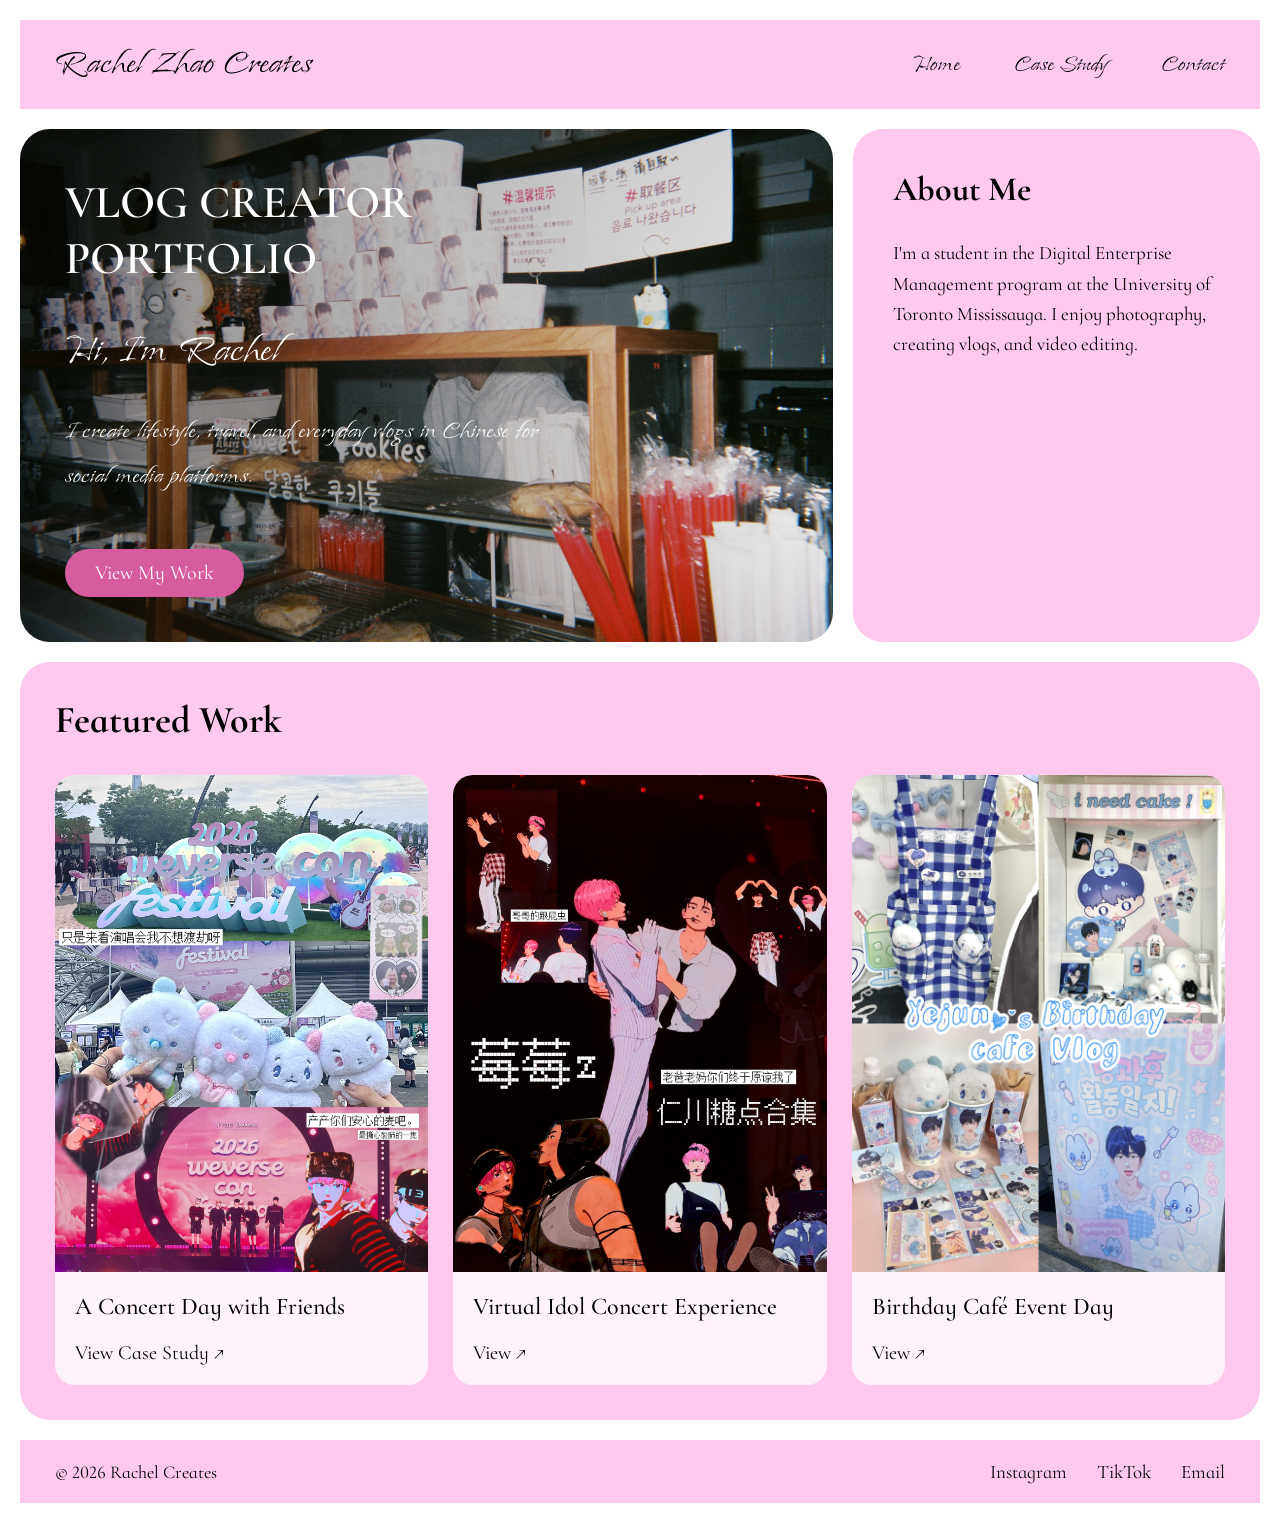
==== index.html @ b5a4e281 "Add files via upload" ====
<!DOCTYPE html>
<html lang="en">

<head>
    <meta charset="UTF-8">
    <meta name="viewport" content="width=device-width, initial-scale=1.0">

    <title>Rachel Zhao Creates</title>

    <link rel="preconnect" href="https://fonts.googleapis.com">
<link rel="preconnect" href="https://fonts.gstatic.com" crossorigin>

<link href="https://fonts.googleapis.com/css2?family=Cormorant+Infant:wght@400;500;600;700&family=Island+Moments&display=swap"
      rel="stylesheet">

<link rel="stylesheet" href="css/style.css">
</head>


<body>

    <header class="site-header">

        <h1 class="logo">Rachel Zhao Creates</h1>

        <nav class="top-nav">
            <a href="index.html">Home</a>
            <a href="detail.html">Case Study</a>
            <a href="#contact">Contact</a>
        </nav>

    </header>


    <main>


        <section class="hero-grid">

            <div class="hero-main">

                <h2>
                    VLOG CREATOR<br>
                    PORTFOLIO
                </h2>

                <h3>Hi, I'm Rachel</h3>

                <p>
                    I create lifestyle, travel, and everyday vlogs
                    in Chinese for social media platforms.
                </p>

                <a href="#featured-work" class="button">
                    View My Work
                </a>

            </div>



            <div class="about-me">

                <h2>About Me</h2>

                <p>
                    I'm a student in the Digital Enterprise Management
                    program at the University of Toronto Mississauga.
                    I enjoy photography, creating vlogs, and video editing.
                </p>

            </div>

        </section>


        <section class="featured-work" id="featured-work">

            <h2>Featured Work</h2>


            <div class="cards-gallery">

        
                <article class="card">

                   <img src="assets/concert.jpg"
                    alt="Concert vlog with friends">

                    <div class="card-content">

                        <h3>A Concert Day with Friends</h3>

                        <a href="detail.html" class="card-link">
                            View Case Study ↗
                        </a>

                    </div>

                </article>

                <article class="card">

                    <img src="assets/virtual-idol.jpg?v=2"
                    alt="Virtual idol concert vlog">

                    <div class="card-content">

                        <h3>Virtual Idol Concert Experience</h3>

                        <a href="#" class="card-link">
                            View ↗
                        </a>

                    </div>

                </article>

                <article class="card">

                    <img src="assets/birthday-cafe.jpg?v=2"
                     alt="Birthday cafe event vlog">

                    <div class="card-content">

                        <h3>Birthday Café Event Day</h3>

                        <a href="#" class="card-link">
                            View ↗
                        </a>

                    </div>

                </article>

            </div>

        </section>

    </main>

    <footer class="site-footer" id="contact">

        <p>&copy; 2026 Rachel Creates</p>

        <div class="social-links">
            <a href="#">Instagram</a>
            <a href="#">TikTok</a>
            <a href="#">Email</a>
        </div>

    </footer>


</body>

</html>
---- css/style.css ----
* {
    box-sizing: border-box;
}

html {
    scroll-behavior: smooth;
}

body {
    margin: 0;
    padding: 20px;
    background-color: #ffffff;
    color: #000000;
    font-family: "Cormorant Infant", serif;
}

img {
    max-width: 100%;
    height: auto;
    display: block;
}

main,
.site-header,
.site-footer {
    max-width: 1400px;
    margin-left: auto;
    margin-right: auto;
}

.site-header {
    display: flex;
    justify-content: space-between;
    align-items: center;
    background-color: #FFC8ED;
    padding: 20px 35px;
    margin-bottom: 20px;
}

.logo {
    margin: 0;
    font-family: "Island Moments", cursive;
    font-size: 42px;
    font-weight: normal;
}

.top-nav {
    display: flex;
    align-items: center;
    gap: 55px;
}

.top-nav a {
    color: #000000;
    text-decoration: none;
    font-family: "Island Moments", cursive;
    font-size: 28px;
}

.top-nav a:hover {
    opacity: 0.6;
}

.hero-grid {
    display: grid;
    grid-template-columns: 2fr 1fr;
    gap: 20px;
    margin-bottom: 20px;
}

.hero-main {
    min-height: 480px;
    padding: 45px;
    border-radius: 30px;
    color: white;
    background:
        linear-gradient(
            to right,
            rgba(0, 0, 0, 0.45),
            rgba(0, 0, 0, 0.05)
        ),
        url("../assets/hero.jpg");
    background-size: cover;
    background-position: center;
}

.hero-main h2 {
    margin-top: 0;
    font-size: 46px;
    font-weight: 600;
}

.hero-main h3 {
    margin-top: 20px;
    margin-bottom: 10px;
     font-family: "Island Moments", cursive;
    font-size: 48px;
    font-weight: normal;
}

.hero-main p {
    max-width: 520px;
     font-family: "Island Moments", cursive;
    font-size: 30px;
    line-height: 1.5;
}

.button {
    display: inline-block;
    margin-top: 20px;
    padding: 12px 30px;
    background-color: #d65c9e;
    color: white;
    text-decoration: none;
    border-radius: 30px;
    font-size: 20px;
}

.about-me {
    padding: 40px;
    background-color: #FFC8ED;
    border-radius: 30px;
}

.about-me h2 {
    margin-top: 0;
    font-size: 34px;
}

.about-me p {
    font-size: 19px;
    line-height: 1.6;
}

.featured-work {
    padding: 35px;
    background-color: #FFC8ED;
    border-radius: 30px;
    margin-bottom: 20px;
}

.featured-work > h2 {
    margin-top: 0;
    font-size: 38px;
}

.cards-gallery {
    display: grid;
    grid-template-columns: repeat(auto-fit, minmax(280px, 1fr));
    gap: 25px;
}

.card {
    display: flex;
    flex-direction: column;
    overflow: hidden;
    background-color: #fff2fa;
    border-radius: 20px;
}

.card img {
    width: 100%;
    aspect-ratio: 3 / 4;
    object-fit: cover;
}

.card-content {
    display: flex;
    flex-direction: column;
    flex-grow: 1;
    padding: 20px;
}

.card-content h3 {
    margin-top: 0;
    margin-bottom: 20px;
    font-size: 24px;
    font-weight: 500;
}

.card-link {
    margin-top: auto;
    color: black;
    text-decoration: none;
    font-size: 20px;
}

.site-footer {
    display: flex;
    justify-content: space-between;
    align-items: center;
    padding: 20px 35px;
    background-color: #FFC8ED;
}

.site-footer p {
    margin: 0;
    font-size: 18px;
}

.social-links {
    display: flex;
    gap: 30px;
}

.social-links a {
    color: black;
    text-decoration: none;
    font-size: 19px;
}

.detail-page {
    margin-bottom: 20px;
}

.content-grid {
    display: grid;
    grid-template-columns: 3fr 1fr;
    gap: 20px;
    align-items: stretch;
}

.detail-left {
    background-color: #FFC8ED;
    border-radius: 30px;
    overflow: hidden;
}

.detail-hero {
    padding: 40px 40px 20px 40px;
}

.detail-hero h1 {
    margin-top: 0;
    margin-bottom: 10px;
    font-size: 42px;
}

.detail-hero p {
    margin: 0;
    font-size: 20px;
}

.detail-main {
    padding: 20px 40px 40px 40px;
}

.overview {
    display: grid;
    grid-template-columns: 1fr 1.1fr;
    gap: 35px;
    align-items: start;
}

.overview img {
    width: 100%;
    border-radius: 25px;
}

.overview-text h2 {
    margin-top: 0;
    font-size: 32px;
}

.overview-text p {
    font-size: 19px;
    line-height: 1.55;
}

.creative-process {
    margin-top: 35px;
}

.creative-process h2 {
    font-size: 32px;
    margin-bottom: 20px;
}

.creative-process h3 {
    margin-top: 18px;
    margin-bottom: 5px;
    font-size: 23px;
}

.creative-process p {
    margin-top: 0;
    margin-bottom: 15px;
    font-size: 18px;
    line-height: 1.5;
}

.results {
    margin-top: 30px;
}

.results h2 {
    margin-bottom: 10px;
    font-size: 32px;
}

.results p {
    font-size: 18px;
    line-height: 1.5;
}

.project-details {
    padding: 40px;
    background-color: #FFC8ED;
    border-radius: 30px;
}

.project-details h2 {
    margin-top: 0;
    margin-bottom: 35px;
    font-size: 32px;
}

.detail-item {
    margin-bottom: 30px;
}

.detail-item h3 {
    margin: 0 0 5px 0;
    font-size: 23px;
}

.detail-item p {
    margin: 0;
    font-size: 19px;
    line-height: 1.35;
}

@media (max-width: 767px) {
    body {
        padding: 15px;
    }

    .site-header {
        flex-direction: column;
        gap: 15px;
        padding: 15px 20px;
    }

    .logo {
        font-size: 34px;
    }

    .top-nav {
        gap: 25px;
        flex-wrap: wrap;
        justify-content: center;
    }

    .top-nav a {
        font-size: 23px;
    }

    .hero-grid {
        grid-template-columns: 1fr;
    }

    .hero-main {
        min-height: 400px;
        padding: 25px;
    }

    .hero-main h2 {
        font-size: 34px;
    }

    .hero-main h3 {
        font-size: 42px;
    }

    .about-me {
        padding: 25px;
    }

    .featured-work {
        padding: 20px;
    }

    .cards-gallery {
        grid-template-columns: 1fr;
    }

    .site-footer {
        flex-direction: column;
        gap: 12px;
        padding: 18px;
        text-align: center;
    }

    .social-links {
        gap: 18px;
    }

    .content-grid {
        grid-template-columns: 1fr;
    }

    .detail-hero {
        padding: 25px 25px 15px 25px;
    }

    .detail-hero h1 {
        font-size: 34px;
    }

    .detail-main {
        padding: 15px 25px 30px 25px;
    }

    .overview {
        grid-template-columns: 1fr;
        gap: 20px;
    }

    .project-details {
        padding: 25px;
    }
}
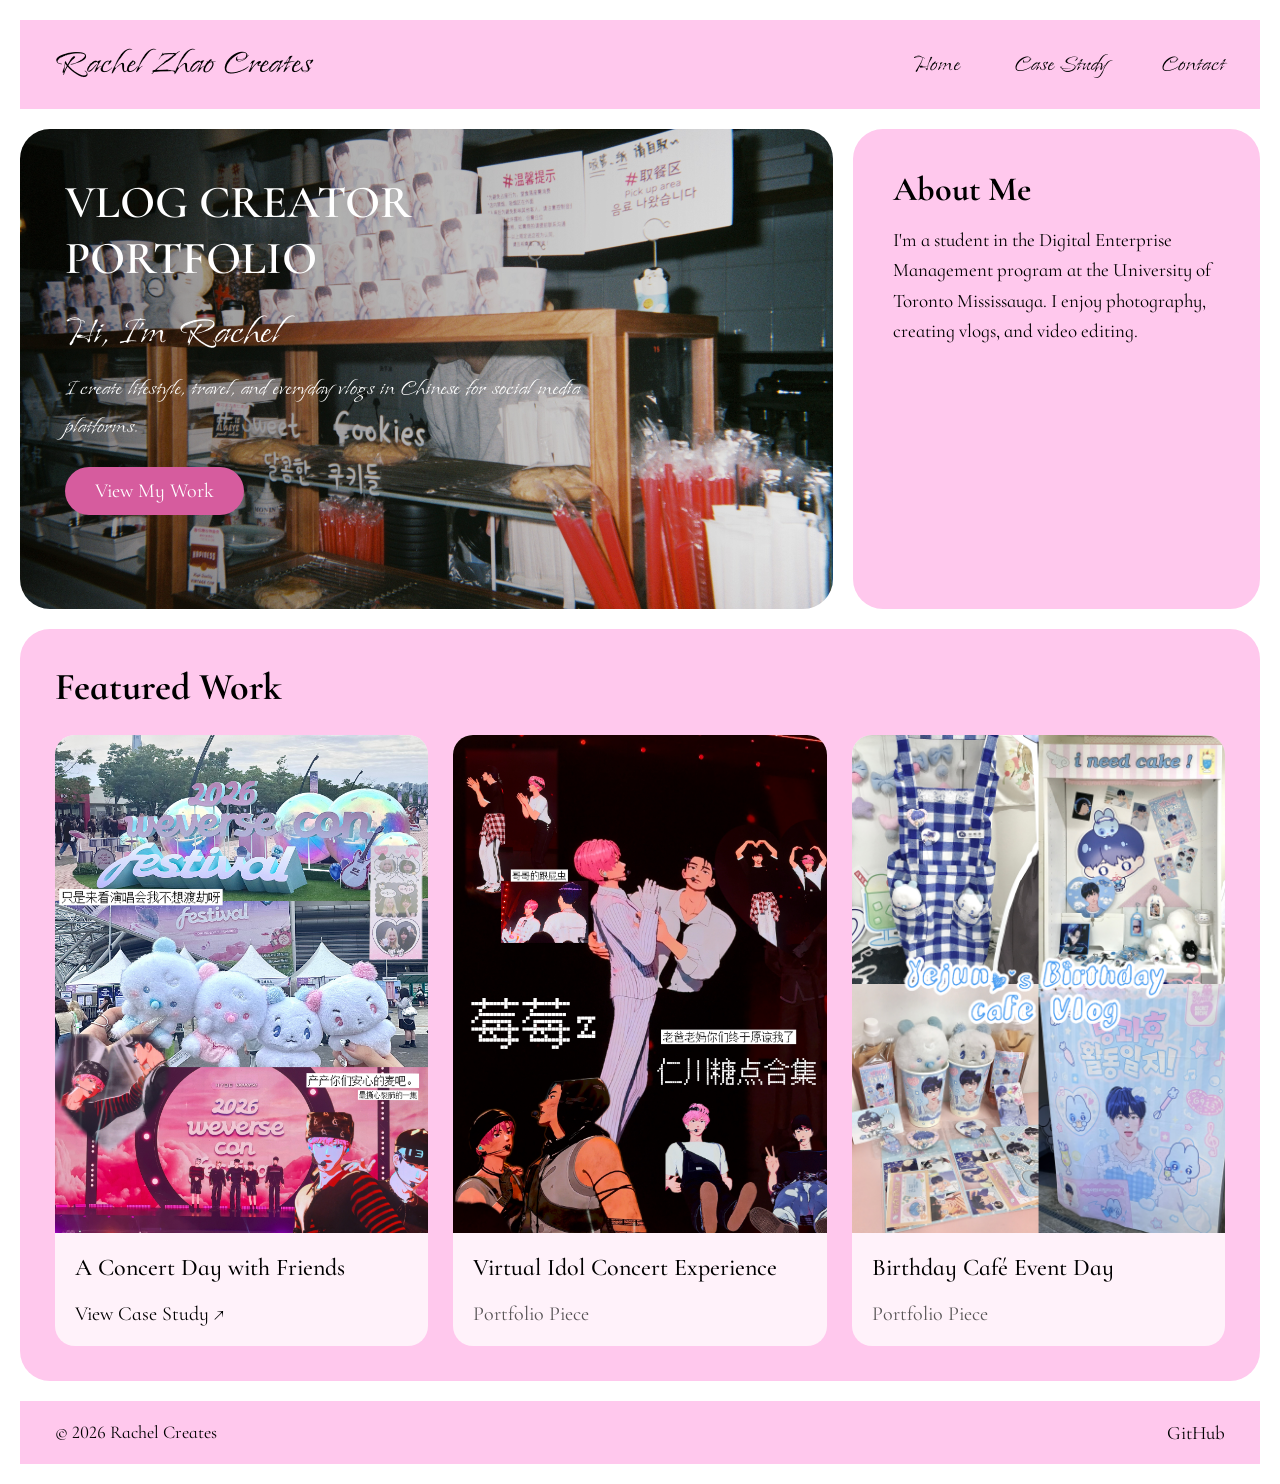
==== commit 0d6327a8: "Add files via upload" ====
--- a/index.html
+++ b/index.html
@@ -8,14 +8,13 @@
     <title>Rachel Zhao Creates</title>
 
     <link rel="preconnect" href="https://fonts.googleapis.com">
-<link rel="preconnect" href="https://fonts.gstatic.com" crossorigin>
+    <link rel="preconnect" href="https://fonts.gstatic.com" crossorigin>
 
-<link href="https://fonts.googleapis.com/css2?family=Cormorant+Infant:wght@400;500;600;700&family=Island+Moments&display=swap"
-      rel="stylesheet">
+    <link href="https://fonts.googleapis.com/css2?family=Cormorant+Infant:wght@400;500;600;700&family=Island+Moments&display=swap"
+          rel="stylesheet">
 
-<link rel="stylesheet" href="css/style.css">
+    <link rel="stylesheet" href="css/style.css">
 </head>
-
 
 <body>
 
@@ -33,7 +32,6 @@
 
 
     <main>
-
 
         <section class="hero-grid">
 
@@ -58,7 +56,6 @@
             </div>
 
 
-
             <div class="about-me">
 
                 <h2>About Me</h2>
@@ -78,14 +75,12 @@
 
             <h2>Featured Work</h2>
 
-
             <div class="cards-gallery">
 
-        
                 <article class="card">
 
-                   <img src="assets/concert.jpg"
-                    alt="Concert vlog with friends">
+                    <img src="assets/concert.jpg"
+                         alt="Concert vlog with friends">
 
                     <div class="card-content">
 
@@ -99,35 +94,37 @@
 
                 </article>
 
+
                 <article class="card">
 
-                    <img src="assets/virtual-idol.jpg?v=2"
-                    alt="Virtual idol concert vlog">
+                    <img src="assets/virtual-idol.jpg"
+                         alt="Virtual idol concert vlog">
 
                     <div class="card-content">
 
                         <h3>Virtual Idol Concert Experience</h3>
 
-                        <a href="#" class="card-link">
-                            View ↗
-                        </a>
+                        <span class="card-label">
+                            Portfolio Piece
+                        </span>
 
                     </div>
 
                 </article>
 
+
                 <article class="card">
 
-                    <img src="assets/birthday-cafe.jpg?v=2"
-                     alt="Birthday cafe event vlog">
+                    <img src="assets/birthday-cafe.jpg"
+                         alt="Birthday cafe event vlog">
 
                     <div class="card-content">
 
                         <h3>Birthday Café Event Day</h3>
 
-                        <a href="#" class="card-link">
-                            View ↗
-                        </a>
+                        <span class="card-label">
+                            Portfolio Piece
+                        </span>
 
                     </div>
 
@@ -139,19 +136,21 @@
 
     </main>
 
+
     <footer class="site-footer" id="contact">
 
         <p>&copy; 2026 Rachel Creates</p>
 
         <div class="social-links">
-            <a href="#">Instagram</a>
-            <a href="#">TikTok</a>
-            <a href="#">Email</a>
+            <a href="https://github.com/zihann556"
+               target="_blank"
+               rel="noopener noreferrer">
+                GitHub
+            </a>
         </div>
 
     </footer>
 
-
 </body>
 
 </html>
--- a/css/style.css
+++ b/css/style.css
@@ -1,4 +1,6 @@
 * {
+    margin: 0;
+    padding: 0;
     box-sizing: border-box;
 }
 
@@ -7,7 +9,6 @@
 }
 
 body {
-    margin: 0;
     padding: 20px;
     background-color: #ffffff;
     color: #000000;
@@ -38,7 +39,6 @@
 }
 
 .logo {
-    margin: 0;
     font-family: "Island Moments", cursive;
     font-size: 42px;
     font-weight: normal;
@@ -85,7 +85,6 @@
 }
 
 .hero-main h2 {
-    margin-top: 0;
     font-size: 46px;
     font-weight: 600;
 }
@@ -93,16 +92,16 @@
 .hero-main h3 {
     margin-top: 20px;
     margin-bottom: 10px;
-     font-family: "Island Moments", cursive;
+    font-family: "Island Moments", cursive;
     font-size: 48px;
     font-weight: normal;
 }
 
 .hero-main p {
     max-width: 520px;
-     font-family: "Island Moments", cursive;
-    font-size: 30px;
-    line-height: 1.5;
+    font-family: "Island Moments", cursive;
+    font-size: 27px;
+    line-height: 1.4;
 }
 
 .button {
@@ -123,8 +122,8 @@
 }
 
 .about-me h2 {
-    margin-top: 0;
     font-size: 34px;
+    margin-bottom: 15px;
 }
 
 .about-me p {
@@ -140,7 +139,7 @@
 }
 
 .featured-work > h2 {
-    margin-top: 0;
+    margin-bottom: 25px;
     font-size: 38px;
 }
 
@@ -172,17 +171,24 @@
 }
 
 .card-content h3 {
-    margin-top: 0;
     margin-bottom: 20px;
     font-size: 24px;
     font-weight: 500;
 }
 
-.card-link {
+.card-link,
+.card-label {
     margin-top: auto;
     color: black;
+    font-size: 20px;
+}
+
+.card-link {
     text-decoration: none;
-    font-size: 20px;
+}
+
+.card-label {
+    opacity: 0.65;
 }
 
 .site-footer {
@@ -194,7 +200,6 @@
 }
 
 .site-footer p {
-    margin: 0;
     font-size: 18px;
 }
 
@@ -227,22 +232,20 @@
 }
 
 .detail-hero {
-    padding: 40px 40px 20px 40px;
+    padding: 40px 40px 20px;
 }
 
 .detail-hero h1 {
-    margin-top: 0;
     margin-bottom: 10px;
     font-size: 42px;
 }
 
 .detail-hero p {
-    margin: 0;
     font-size: 20px;
 }
 
 .detail-main {
-    padding: 20px 40px 40px 40px;
+    padding: 20px 40px 40px;
 }
 
 .overview {
@@ -258,22 +261,44 @@
 }
 
 .overview-text h2 {
-    margin-top: 0;
+    margin-bottom: 15px;
     font-size: 32px;
 }
 
 .overview-text p {
+    margin-bottom: 15px;
     font-size: 19px;
     line-height: 1.55;
 }
 
+.challenge-solution {
+    margin-top: 35px;
+}
+
+.challenge-solution h2 {
+    margin-bottom: 20px;
+    font-size: 32px;
+}
+
+.challenge-solution h3 {
+    margin-top: 18px;
+    margin-bottom: 5px;
+    font-size: 23px;
+}
+
+.challenge-solution p {
+    margin-bottom: 15px;
+    font-size: 18px;
+    line-height: 1.5;
+}
+
 .creative-process {
     margin-top: 35px;
 }
 
 .creative-process h2 {
+    margin-bottom: 20px;
     font-size: 32px;
-    margin-bottom: 20px;
 }
 
 .creative-process h3 {
@@ -283,7 +308,6 @@
 }
 
 .creative-process p {
-    margin-top: 0;
     margin-bottom: 15px;
     font-size: 18px;
     line-height: 1.5;
@@ -310,7 +334,6 @@
 }
 
 .project-details h2 {
-    margin-top: 0;
     margin-bottom: 35px;
     font-size: 32px;
 }
@@ -320,17 +343,17 @@
 }
 
 .detail-item h3 {
-    margin: 0 0 5px 0;
+    margin-bottom: 5px;
     font-size: 23px;
 }
 
 .detail-item p {
-    margin: 0;
     font-size: 19px;
     line-height: 1.35;
 }
 
 @media (max-width: 767px) {
+
     body {
         padding: 15px;
     }
@@ -370,6 +393,10 @@
 
     .hero-main h3 {
         font-size: 42px;
+    }
+
+    .hero-main p {
+        font-size: 24px;
     }
 
     .about-me {
@@ -400,7 +427,7 @@
     }
 
     .detail-hero {
-        padding: 25px 25px 15px 25px;
+        padding: 25px 25px 15px;
     }
 
     .detail-hero h1 {
@@ -408,7 +435,7 @@
     }
 
     .detail-main {
-        padding: 15px 25px 30px 25px;
+        padding: 15px 25px 30px;
     }
 
     .overview {
